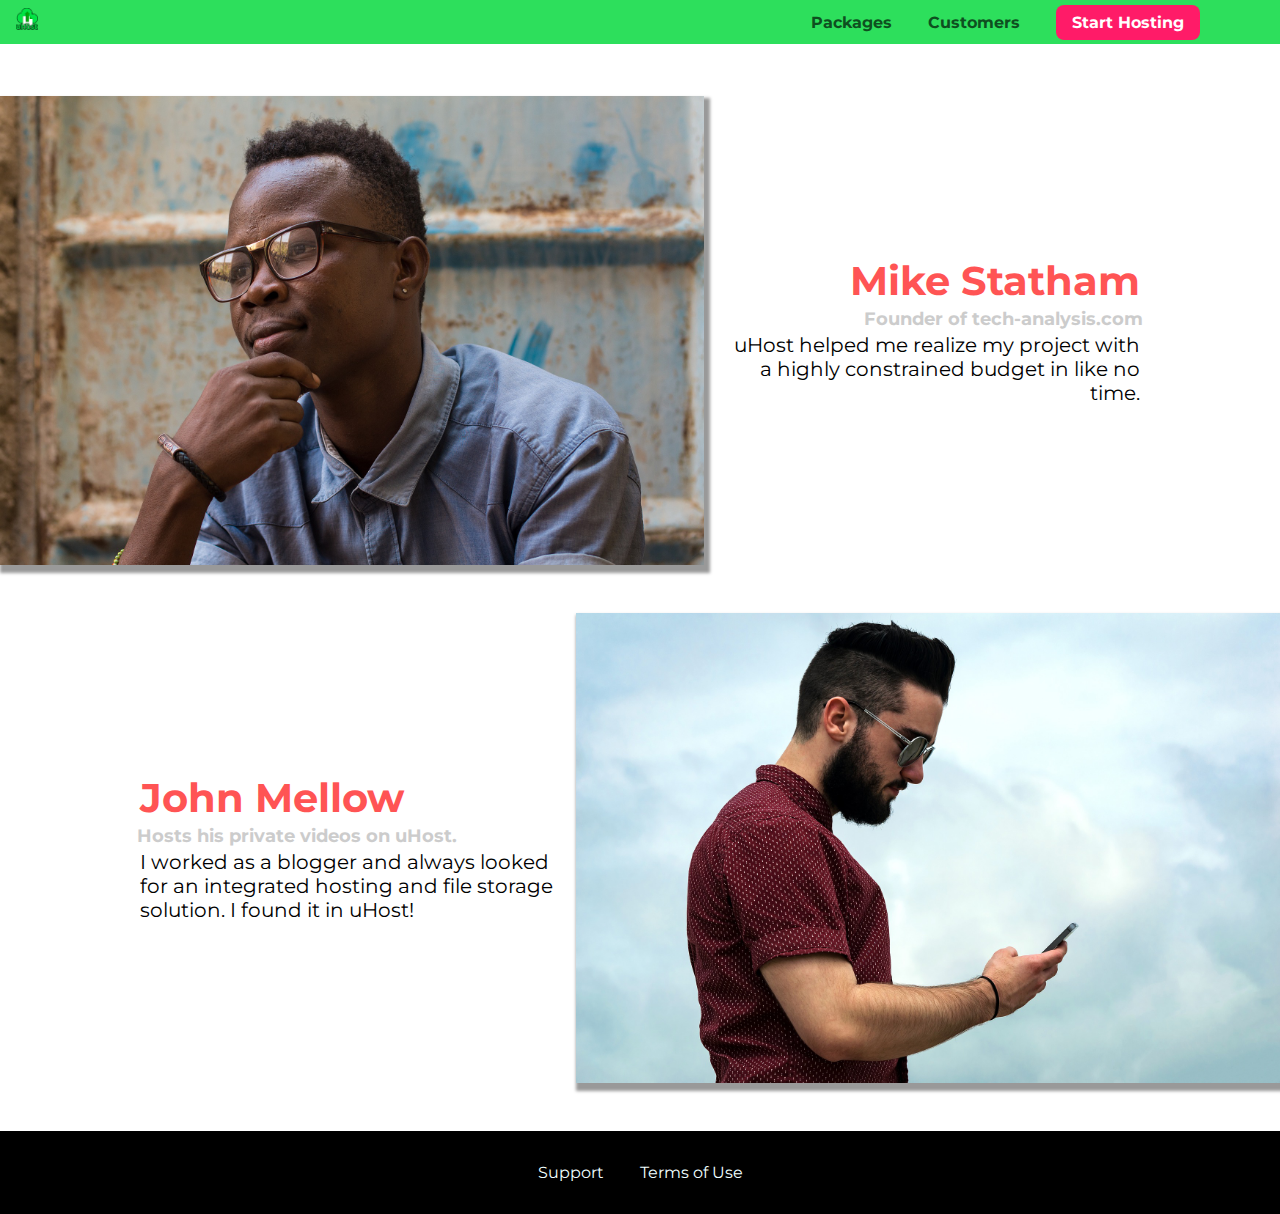
==== customers/index.html @ 62b10e67 "Added images and backgrounds" ====
<!DOCTYPE html>
<html lang="en">

<head>
    <meta charset="UTF-8">
    <meta name="viewport" content="width=device-width, initial-scale=1.0">
    <meta http-equiv="X-UA-Compatible" content="ie=edge">
    <title>uHost Customers</title>
    <link rel="shortcut icon" href="../favicon.png">
    <link href="https://fonts.googleapis.com/css?family=Anton|Montserrat:400,700" rel="stylesheet">
    <link rel="stylesheet" href="../shared.css">
    <link rel="stylesheet" href="customers.css">
</head>

<body>
    <header class="main-header">
        <div>
            <a href="../index.html" class="main-header__brand">
                <img src="../images/uhost-icon.png" alt="uHost - Your favorite hosting company">
            </a>
        </div>
        <nav class="main-nav">
            <ul class="main-nav__items">
                <li class="main-nav__item">
                    <a href="../packages/index.html">Packages</a>
                </li>
                <li class="main-nav__item">
                    <a href="index.html">Customers</a>
                </li>
                <li class="main-nav__item main-nav__item--cta">
                    <a href="start-hosting/index.html">Start Hosting</a>
                </li>
            </ul>
        </nav>
    </header>
    <main>
        <div>
            <div class="testimonial" id="customer-1">
                <div class="testimonial__image-container">
                    <img src="../images/customer-1.jpg" alt="Mike Statham - Customer" class="testimonial__image">
                </div>
                <div class="testimonial__info">
                    <h1 class="testimonial__name">Mike Statham</h1>
                    <h2 class="testimonial__subtitle">Founder of
                        <a href="tech-analysis.com">tech-analysis.com</a>
                    </h2>
                    <p class="testimonial__text">uHost helped me realize my project with a highly constrained budget in
                        like no time.</p>
                </div>
            </div>
            <div class="testimonial" id="customer-2">

                <div class="testimonial__info">
                    <h1 class="testimonial__name">John Mellow</h1>
                    <h2 class="testimonial__subtitle">Hosts his private videos on uHost.
                    </h2>
                    <p class="testimonial__text">I worked as a blogger and always looked for an integrated hosting and
                        file storage solution. I found
                        it in uHost!
                    </p>
                </div>
                <div class="testimonial__image-container">
                    <img src="../images/customer-2.jpg" alt="John Mellow - Customer" class="testimonial__image">
                </div>
            </div>
        </div>
    </main>
    <footer class="main-footer">
        <nav>
            <ul class="main-footer__links">
                <li class="main-footer__link">
                    <a href="#">Support</a>
                </li>
                <li class="main-footer__link">
                    <a href="#">Terms of Use</a>
                </li>
            </ul>
        </nav>
    </footer>
</body>

</html>
---- shared.css ----
* {
    box-sizing: border-box;
}

body {
    margin: 0;
    font-family: 'Montserrat', sans-serif;
}


.main-header {
    width: 100%;
    background: #2ddf5c;
    padding: 8px 16px;
    position: fixed;
    z-index: 1;
    top: 0;
    left: 0;
}

.main-header__brand img {
    width: 22px;
}

.main-header div, .main-nav {
    display: inline-block;
    vertical-align: middle;
}

.main-header__brand {
    color: #0e4f1f;
    text-decoration: none;
    font-weight: bold;
    font-size: 22px;
}
.main-nav {
    text-align: right;
    width: calc(100% - 74px);
}
.main-nav__items {
    margin: 0;
    
}
.main-nav__item {
    display: inline-block;
    margin: 0 16px;    
}

.main-nav__item a {
    color: #0e4f1f;
    text-decoration: none;
    font-weight: bold;
    padding: 5px 0;
}
.main-nav__item a:hover,
.main-nav__item a:active {
    color: white;
    border-bottom: 4px solid white;
}

.main-nav__item--cta a {
    color: white;
    background: #ff1b68;
    padding: 8px 16px;
    border-radius: 8px;
}

.main-nav__item--cta a:hover,
.main-nav__item--cta a:active {
    color: #ff1b68;
    background: white;
    border-bottom: none;
}

.button {
    background: #0e4f1f;
    color: whitesmoke;
    font: inherit;
    border: 1.5px solid #0e4f1f;
    padding: 8px;
    border-radius: 8px;
    font-weight: bold;
    cursor: pointer;
}

.button:hover,
.button:active {
    background: whitesmoke;
    color: #0e4f1f;
}

.button:focus {
    outline: none;
}

.main-footer {
    background-color: black;
    margin-top: 48px;
    padding: 32px;
}

.main-footer__links {
    margin: 0;
    padding: 0;
    text-align: center;
    list-style: none;
}

.main-footer__link {
    display: inline-block;
    margin: 0 16px;
}
.main-footer__link a {
    color: azure;
    text-decoration: none;
}

.main-footer__link a:hover,
.main-footer__link a:active {
    color: grey;
    padding-bottom: 4px;
    border-bottom: 2px solid gray;
}
---- customers/customers.css ----
.testimonial {
    font-size: 20px;
    margin: 48px 0;
}

.testimonial__list {
    width: 80%;
    margin: auto;
}

.testimonial:first-of-type {
    margin-top: 96px;
}

.testimonial__image-container {
    display: inline-block;
    width: 55%;
    vertical-align: middle;
    box-shadow: 3px 5px 3px 3px rgba(0, 0, 0, 0.4);
}

.testimonial__image {
    width: 100%;
    vertical-align: top;
}

.testimonial__info {
    text-align: right;
    padding: 14px;
    display: inline-block;
    vertical-align: middle;
    width: 35%;
}

#customer-2.testimonial {
    text-align: right;
}

#customer-2 .testimonial__info {
    text-align: left;
}

.testimonial__name {
    margin: 3px;
    color: #ff5454;
}

.testimonial__subtitle {
    margin: 0;
    font-size: 18px;
    color: #ccc;
}

.testimonial__subtitle a {
    color: inherit;
    text-decoration: none;
}

.testimonial__subtitle a:hover,
.testimonial__subtitle a:active {
    color: #7a7a7a;
}

.testimonial__text {
    margin: 3px;
}
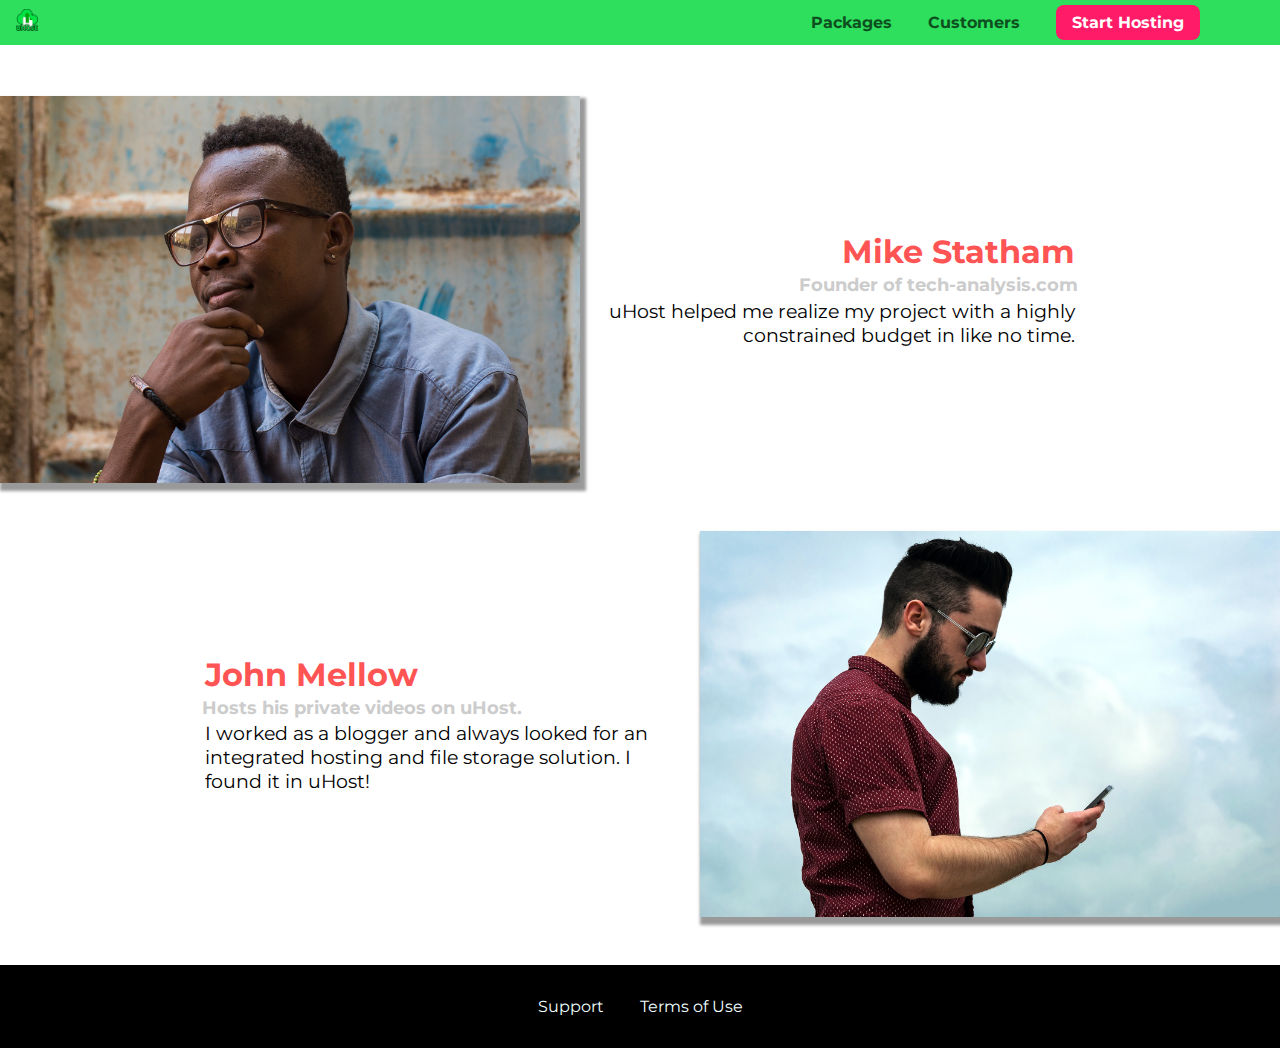
==== commit 95ecd31b: "Changed fixed units to rem." ====
--- a/customers/index.html
+++ b/customers/index.html
@@ -13,6 +13,7 @@
 </head>
 
 <body>
+    <div class="backdrop"></div>
     <header class="main-header">
         <div>
             <a href="../index.html" class="main-header__brand">
@@ -44,8 +45,7 @@
                     <h2 class="testimonial__subtitle">Founder of
                         <a href="tech-analysis.com">tech-analysis.com</a>
                     </h2>
-                    <p class="testimonial__text">uHost helped me realize my project with a highly constrained budget in
-                        like no time.</p>
+                    <p class="testimonial__text">uHost helped me realize my project with a highly constrained budget in like no time.</p>
                 </div>
             </div>
             <div class="testimonial" id="customer-2">
@@ -54,9 +54,7 @@
                     <h1 class="testimonial__name">John Mellow</h1>
                     <h2 class="testimonial__subtitle">Hosts his private videos on uHost.
                     </h2>
-                    <p class="testimonial__text">I worked as a blogger and always looked for an integrated hosting and
-                        file storage solution. I found
-                        it in uHost!
+                    <p class="testimonial__text">I worked as a blogger and always looked for an integrated hosting and file storage solution. I found it in uHost!
                     </p>
                 </div>
                 <div class="testimonial__image-container">
--- a/shared.css
+++ b/shared.css
@@ -7,11 +7,21 @@
     font-family: 'Montserrat', sans-serif;
 }
 
+.backdrop {
+    position: fixed;
+    width: 100%;
+    height: 100%;
+    background: rgba(0, 0, 0, 0.5);
+    z-index: 100;
+    top: 0;
+    left: 0;
+    display: none;
+}
 
 .main-header {
     width: 100%;
     background: #2ddf5c;
-    padding: 8px 16px;
+    padding: 0.5rem 1rem;
     position: fixed;
     z-index: 1;
     top: 0;
@@ -22,7 +32,8 @@
     width: 22px;
 }
 
-.main-header div, .main-nav {
+.main-header div,
+.main-nav {
     display: inline-block;
     vertical-align: middle;
 }
@@ -31,27 +42,31 @@
     color: #0e4f1f;
     text-decoration: none;
     font-weight: bold;
-    font-size: 22px;
+    font-size: 1.5rem;
+    height: 1.5rem;
 }
+
 .main-nav {
     text-align: right;
     width: calc(100% - 74px);
 }
+
 .main-nav__items {
     margin: 0;
-    
 }
+
 .main-nav__item {
     display: inline-block;
-    margin: 0 16px;    
+    margin: 0 1rem;
 }
 
 .main-nav__item a {
     color: #0e4f1f;
     text-decoration: none;
     font-weight: bold;
-    padding: 5px 0;
+    padding: 0.2rem 0;
 }
+
 .main-nav__item a:hover,
 .main-nav__item a:active {
     color: white;
@@ -61,7 +76,7 @@
 .main-nav__item--cta a {
     color: white;
     background: #ff1b68;
-    padding: 8px 16px;
+    padding: 0.5rem 1rem;
     border-radius: 8px;
 }
 
@@ -77,7 +92,7 @@
     color: whitesmoke;
     font: inherit;
     border: 1.5px solid #0e4f1f;
-    padding: 8px;
+    padding: 0.5rem;
     border-radius: 8px;
     font-weight: bold;
     cursor: pointer;
@@ -95,8 +110,8 @@
 
 .main-footer {
     background-color: black;
-    margin-top: 48px;
-    padding: 32px;
+    padding: 2rem;
+    margin-top: 3rem;
 }
 
 .main-footer__links {
@@ -108,8 +123,9 @@
 
 .main-footer__link {
     display: inline-block;
-    margin: 0 16px;
+    margin: 0 1rem;
 }
+
 .main-footer__link a {
     color: azure;
     text-decoration: none;
@@ -118,6 +134,6 @@
 .main-footer__link a:hover,
 .main-footer__link a:active {
     color: grey;
-    padding-bottom: 4px;
+    padding-bottom: 0.3rem;
     border-bottom: 2px solid gray;
 }--- a/customers/customers.css
+++ b/customers/customers.css
@@ -1,6 +1,6 @@
 .testimonial {
-    font-size: 20px;
-    margin: 48px 0;
+    font-size: 1.2rem;
+    margin: 3rem 0;
 }
 
 .testimonial__list {
@@ -9,12 +9,13 @@
 }
 
 .testimonial:first-of-type {
-    margin-top: 96px;
+    margin-top: 6rem;
 }
 
 .testimonial__image-container {
     display: inline-block;
     width: 55%;
+    max-width: 580px;
     vertical-align: middle;
     box-shadow: 3px 5px 3px 3px rgba(0, 0, 0, 0.4);
 }
@@ -26,10 +27,10 @@
 
 .testimonial__info {
     text-align: right;
-    padding: 14px;
+    padding: 1.2rem;
     display: inline-block;
     vertical-align: middle;
-    width: 35%;
+    width: 40%;
 }
 
 #customer-2.testimonial {
@@ -41,13 +42,14 @@
 }
 
 .testimonial__name {
-    margin: 3px;
+    margin: 0.2rem;
     color: #ff5454;
+    font-size: 2rem;
 }
 
 .testimonial__subtitle {
     margin: 0;
-    font-size: 18px;
+    font-size: 1.1rem;
     color: #ccc;
 }
 
@@ -62,5 +64,5 @@
 }
 
 .testimonial__text {
-    margin: 3px;
+    margin: 0.2rem;
 }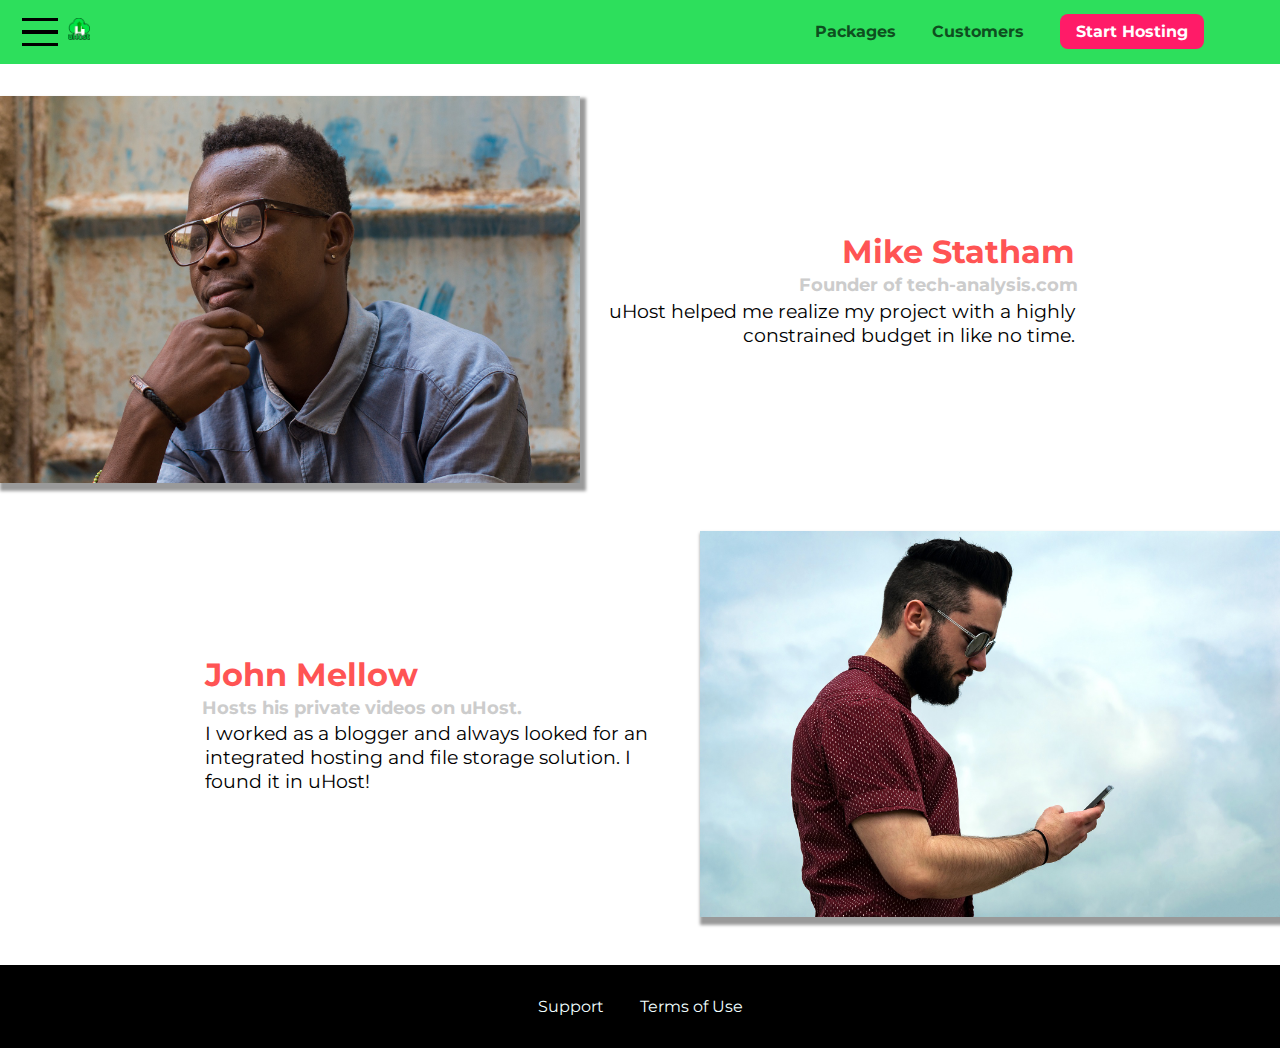
==== commit 93eccb16: "Added some interactive with javascript" ====
--- a/customers/index.html
+++ b/customers/index.html
@@ -16,6 +16,11 @@
     <div class="backdrop"></div>
     <header class="main-header">
         <div>
+            <button class="toggle-button">
+                <span class="toggle-button__bar"></span>
+                <span class="toggle-button__bar"></span>
+                <span class="toggle-button__bar"></span>
+            </button>
             <a href="../index.html" class="main-header__brand">
                 <img src="../images/uhost-icon.png" alt="uHost - Your favorite hosting company">
             </a>
@@ -34,6 +39,19 @@
             </ul>
         </nav>
     </header>
+    <nav class="mobile-nav">
+        <ul class="mobile-nav__items">
+            <li class="mobile-nav__item">
+                <a href="../packages/index.html">Packages</a>
+            </li>
+            <li class="mobile-nav__item">
+                <a href="index.html">Customers</a>
+            </li>
+            <li class="mobile-nav__item mobile-nav__item--cta">
+                <a href="../start-hosting/index.html">Start Hosting</a>
+            </li>
+        </ul>
+    </nav>
     <main>
         <div>
             <div class="testimonial" id="customer-1">
@@ -75,6 +93,7 @@
             </ul>
         </nav>
     </footer>
+    <script src="../app.js"></script>
 </body>
 
 </html>--- a/shared.css
+++ b/shared.css
@@ -38,17 +38,40 @@
     vertical-align: middle;
 }
 
+.toggle-button {
+    width: 3rem;
+    background: transparent;
+    border: none;
+    cursor: pointer;
+    padding-top: 0;
+    padding-bottom: 0;
+    vertical-align: middle;
+}
+
+.toggle-button:focus {
+    outline: none;
+}
+
+.toggle-button__bar {
+    width: 100%;
+    height: 0.2rem;
+    background: black;
+    display: block;
+    margin: 0.6rem 0;
+}
+
 .main-header__brand {
     color: #0e4f1f;
     text-decoration: none;
     font-weight: bold;
     font-size: 1.5rem;
     height: 1.5rem;
+    vertical-align: middle;
 }
 
 .main-nav {
     text-align: right;
-    width: calc(100% - 74px);
+    width: calc(100% - 122px);
 }
 
 .main-nav__items {
@@ -60,7 +83,8 @@
     margin: 0 1rem;
 }
 
-.main-nav__item a {
+.main-nav__item a,
+.mobile-nav__item a {
     color: #0e4f1f;
     text-decoration: none;
     font-weight: bold;
@@ -73,7 +97,8 @@
     border-bottom: 4px solid white;
 }
 
-.main-nav__item--cta a {
+.main-nav__item--cta a,
+.mobile-nav__item--cta a {
     color: white;
     background: #ff1b68;
     padding: 0.5rem 1rem;
@@ -81,7 +106,9 @@
 }
 
 .main-nav__item--cta a:hover,
-.main-nav__item--cta a:active {
+.main-nav__item--cta a:active,
+.mobile-nav__item--cta a:hover,
+.mobile-nav__item--cta a:active {
     color: #ff1b68;
     background: white;
     border-bottom: none;
@@ -136,4 +163,36 @@
     color: grey;
     padding-bottom: 0.3rem;
     border-bottom: 2px solid gray;
+}
+
+.mobile-nav {
+    display: none;
+    position: fixed;
+    z-index: 101;
+    top: 0;
+    left: 0;
+    background: white;
+    width: 80%;
+    height: 100vh;
+}
+
+.mobile-nav__items {
+    width: 90%;
+    height: 100%;
+    list-style: none;
+    margin: 10% auto;
+    padding: 0;
+    text-align: center;
+}
+
+.mobile-nav__item {
+    margin: 1rem 0;
+}
+
+.mobile-nav__item a {
+    font-size: 1.5rem;
+}
+
+.open {
+    display: block !important;
 }